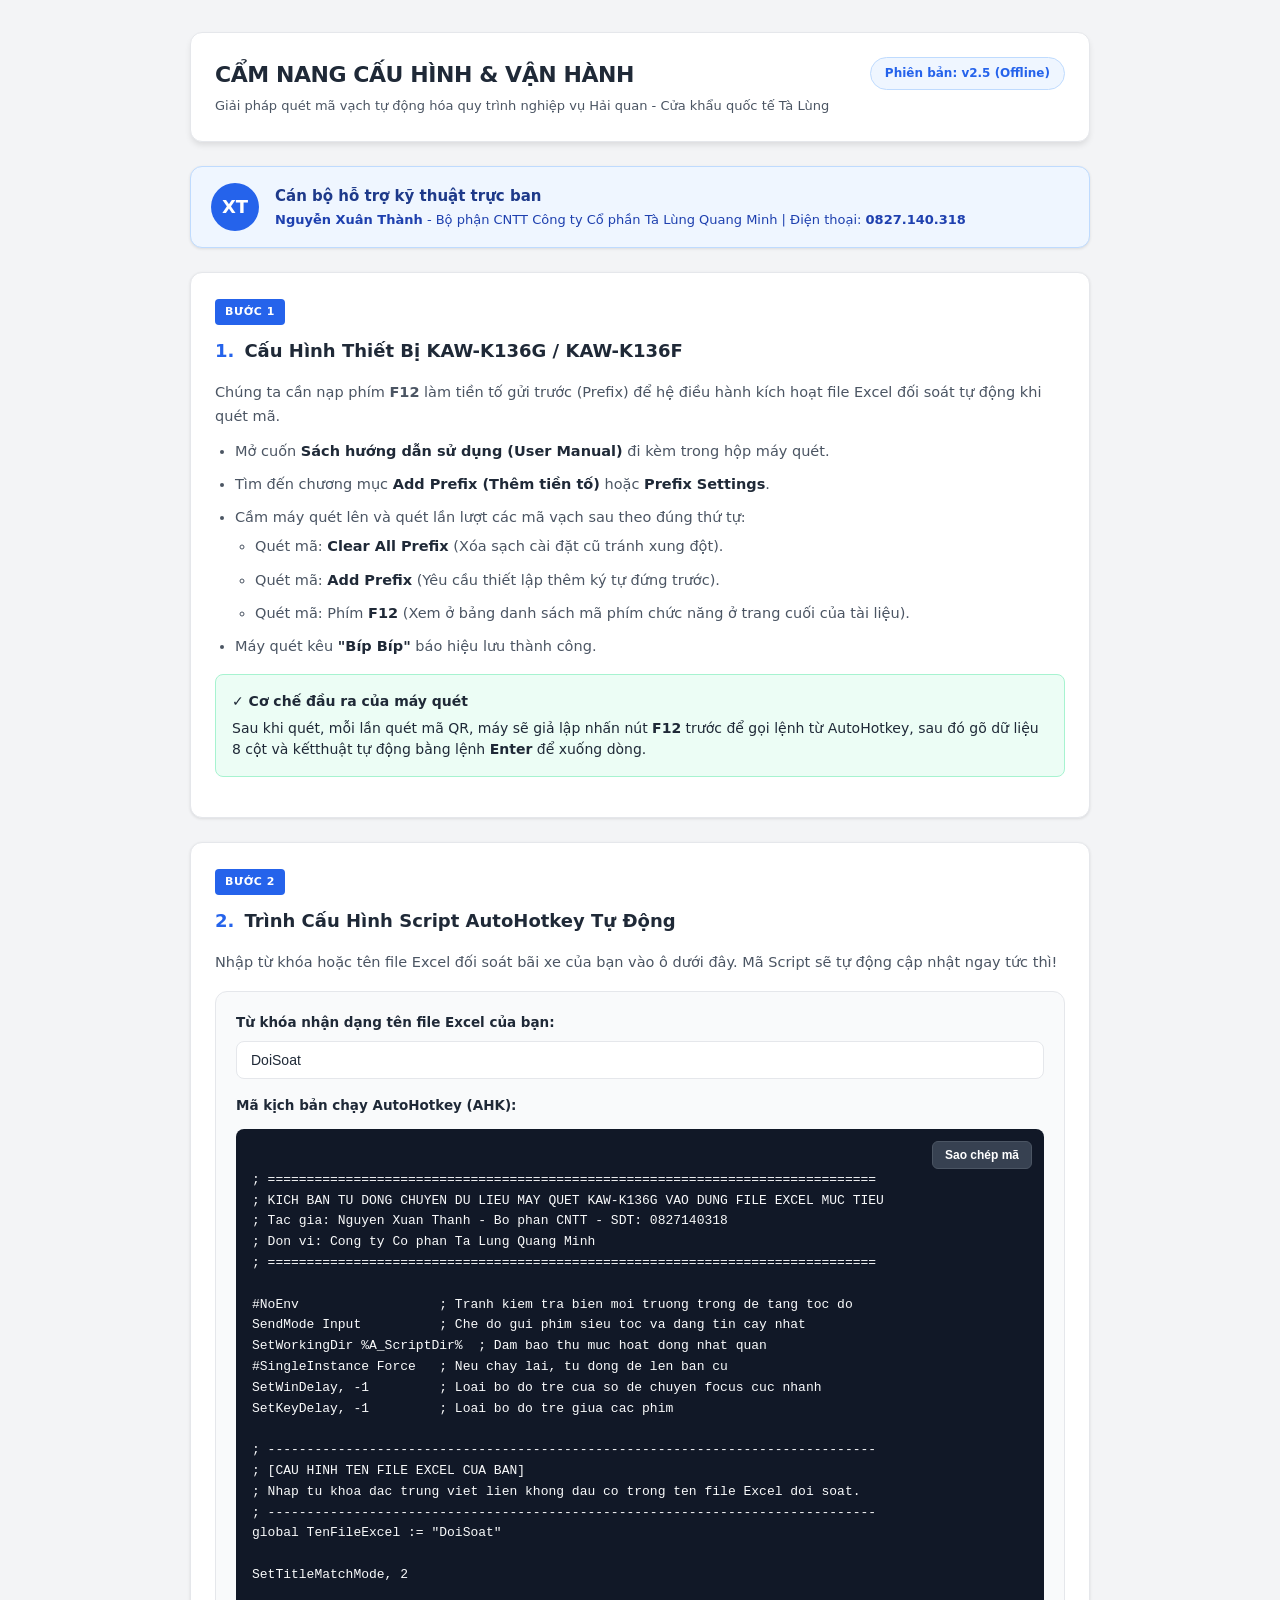
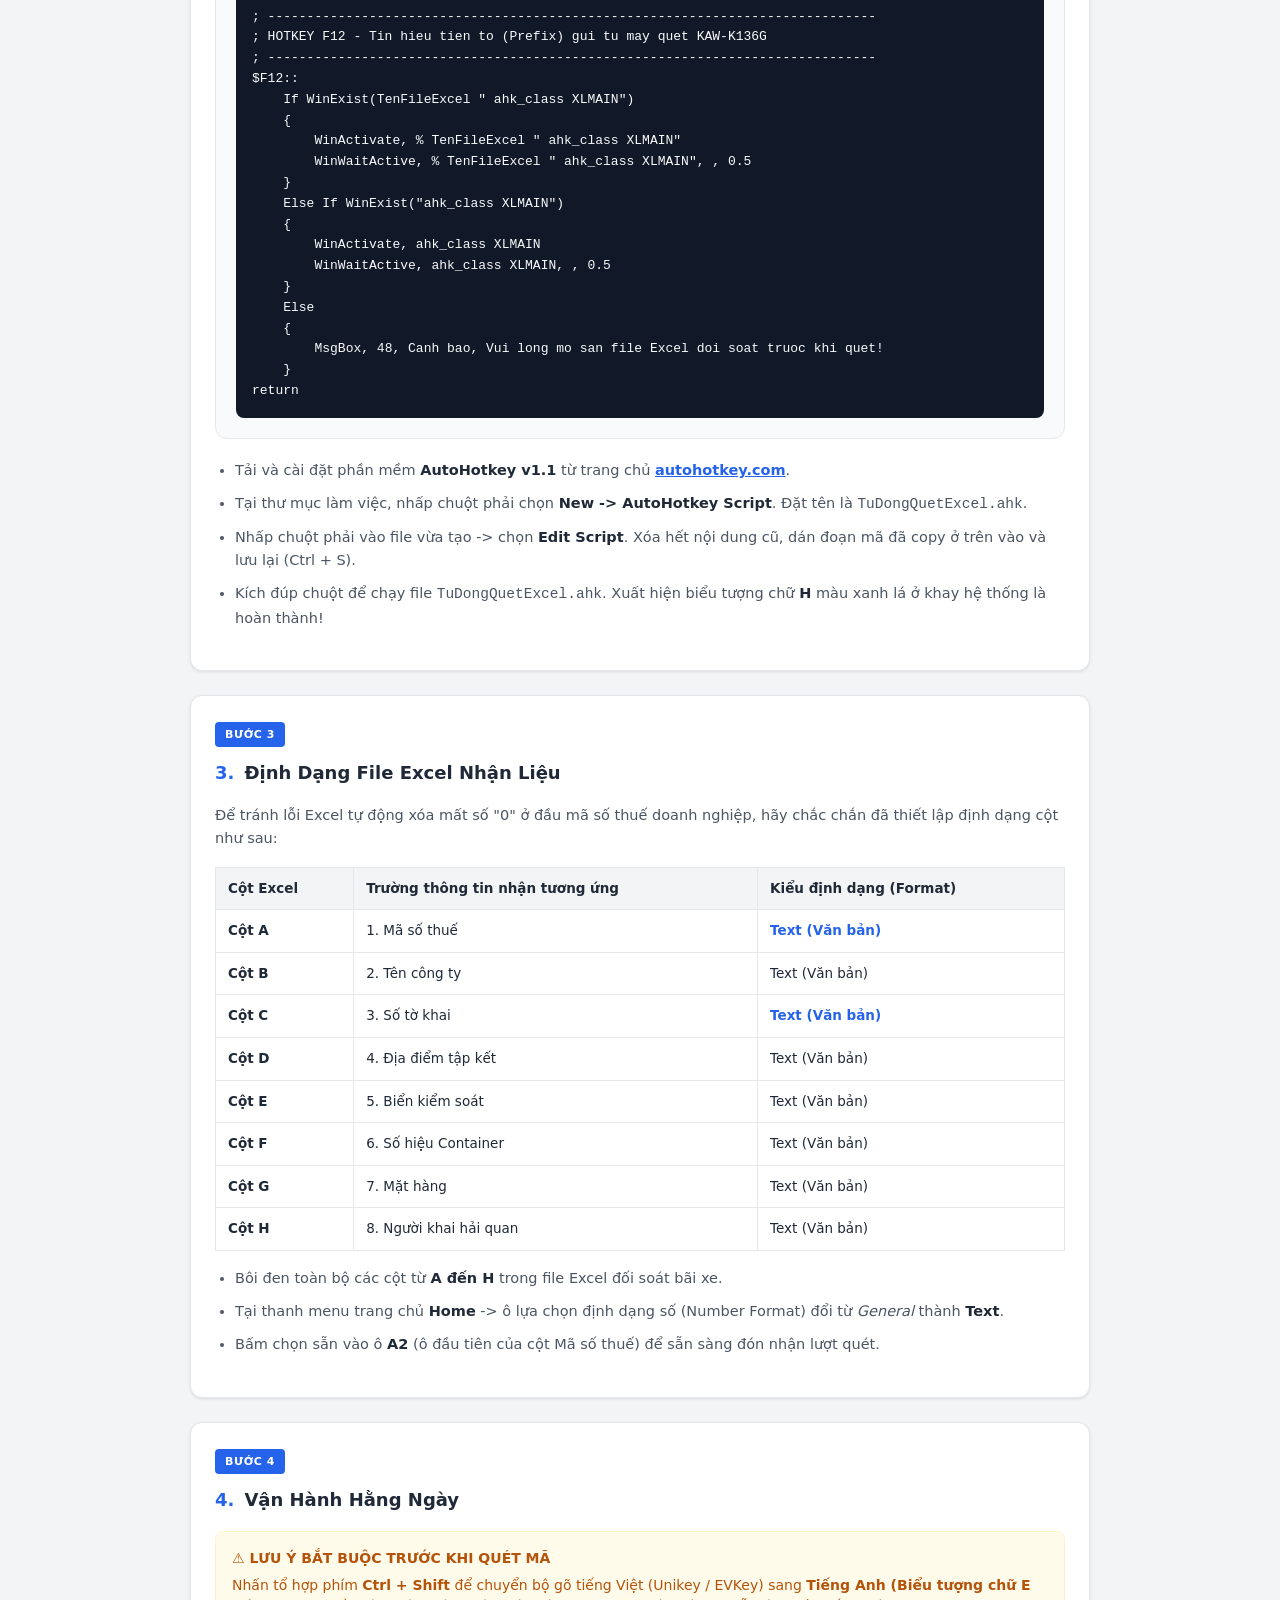
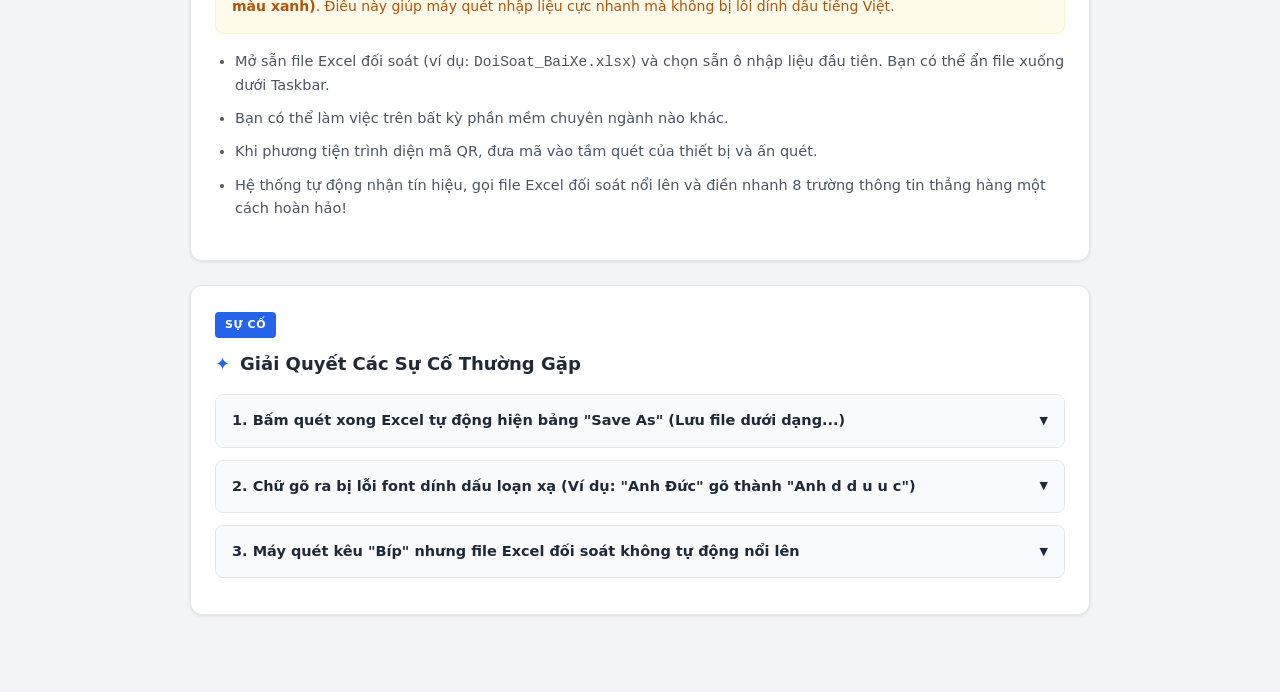
==== guide.html @ b84bacfc "first commit" ====
<!DOCTYPE html>
<html lang="vi">
<head>
    <meta charset="UTF-8">
    <meta name="viewport" content="width=device-width, initial-scale=1.0">
    <title>Cẩm Nang Hướng Dẫn Cấu Hình Hệ Thống QR Hải Quan</title>
    <style>
        /* ======================================================= */
        /* PURE CSS - THIẾT KẾ LIGHT THEME HIỆN ĐẠI                 */
        /* TỐI ƯU HÓA HOÀN TOÀN OFFLINE - KHÔNG PHỤ THUỘC INTERNET  */
        /* ======================================================= */
        :root {
            --bg-color: #f3f4f6;
            --card-bg: #ffffff;
            --text-main: #1f2937;
            --text-muted: #4b5563;
            --primary: #2563eb;
            --primary-hover: #1d4ed8;
            --success: #10b981;
            --success-bg: #ecfdf5;
            --success-border: #a7f3d0;
            --warning: #f59e0b;
            --warning-bg: #fffbeb;
            --warning-border: #fef3c7;
            --border-color: #e5e7eb;
            --code-bg: #111827;
            --code-text: #f9fafb;
            --radius-lg: 12px;
            --radius-md: 8px;
            --font-sans: system-ui, -apple-system, BlinkMacSystemFont, "Segoe UI", Roboto, "Helvetica Neue", Arial, sans-serif;
            --shadow-sm: 0 1px 3px rgba(0,0,0,0.1);
            --shadow-md: 0 4px 6px -1px rgba(0,0,0,0.1);
        }

        * {
            box-sizing: border-box;
            margin: 0;
            padding: 0;
        }

        body {
            background-color: var(--bg-color);
            color: var(--text-main);
            font-family: var(--font-sans);
            line-height: 1.6;
            padding: 16px;
        }

        @media (min-width: 768px) {
            body {
                padding: 32px;
            }
        }

        .container {
            max-width: 900px;
            margin: 0 auto;
        }

        /* Header trang cẩm nang */
        .guide-header {
            background-color: var(--card-bg);
            border: 1px solid var(--border-color);
            padding: 24px;
            border-radius: var(--radius-lg);
            margin-bottom: 24px;
            box-shadow: var(--shadow-md);
            display: flex;
            flex-direction: column;
            gap: 16px;
        }

        @media (min-width: 768px) {
            .guide-header {
                flex-direction: row;
                align-items: center;
                justify-content: space-between;
            }
        }

        .brand-text h1 {
            font-size: 20px;
            font-weight: 800;
            color: var(--text-main);
            text-transform: uppercase;
            letter-spacing: -0.02em;
        }

        @media (min-width: 768px) {
            .brand-text h1 {
                font-size: 22px;
            }
        }

        .brand-text p {
            font-size: 13px;
            color: var(--text-muted);
            margin-top: 4px;
        }

        .meta-tag {
            background-color: #eff6ff;
            color: var(--primary);
            border: 1px solid #bfdbfe;
            padding: 6px 14px;
            border-radius: 20px;
            font-size: 12px;
            font-weight: 600;
            align-self: flex-start;
        }

        /* Thẻ liên hệ hỗ trợ kỹ thuật */
        .support-card {
            background-color: #eff6ff;
            border: 1px solid #bfdbfe;
            border-radius: var(--radius-lg);
            padding: 16px 20px;
            margin-bottom: 24px;
            display: flex;
            align-items: center;
            gap: 16px;
            box-shadow: var(--shadow-sm);
        }

        .support-avatar {
            width: 48px;
            height: 48px;
            background-color: var(--primary);
            color: white;
            border-radius: 50%;
            display: flex;
            align-items: center;
            justify-content: center;
            font-weight: bold;
            font-size: 18px;
            flex-shrink: 0;
        }

        .support-info h3 {
            font-size: 15px;
            font-weight: 700;
            color: #1e3a8a;
            margin: 0;
        }

        .support-info p {
            font-size: 13px;
            color: #1e40af;
            margin: 2px 0 0 0;
        }

        /* Cấu trúc các bước (Step Cards) */
        .step-card {
            background-color: var(--card-bg);
            border: 1px solid var(--border-color);
            border-radius: var(--radius-lg);
            padding: 24px;
            margin-bottom: 24px;
            box-shadow: var(--shadow-sm);
        }

        .step-badge {
            background-color: var(--primary);
            color: white;
            font-size: 11px;
            font-weight: 700;
            padding: 4px 10px;
            border-radius: 4px;
            text-transform: uppercase;
            display: inline-block;
            margin-bottom: 12px;
            letter-spacing: 0.05em;
        }

        .step-title {
            font-size: 18px;
            font-weight: 700;
            color: var(--text-main);
            margin-bottom: 16px;
            display: flex;
            align-items: center;
            gap: 10px;
        }

        .step-title span {
            color: var(--primary);
        }

        /* Danh sách hướng dẫn */
        .guide-list {
            margin-left: 20px;
            margin-bottom: 16px;
        }

        .guide-list li {
            margin-bottom: 10px;
            color: var(--text-muted);
            font-size: 14.5px;
        }

        .guide-list strong {
            color: var(--text-main);
        }

        /* Configurator Tool */
        .configurator-area {
            background-color: #f9fafb;
            border: 1px solid var(--border-color);
            border-radius: var(--radius-lg);
            padding: 20px;
            margin-top: 16px;
        }

        .config-label {
            display: block;
            font-size: 13.5px;
            font-weight: 700;
            color: var(--text-main);
            margin-bottom: 8px;
        }

        .config-input {
            width: 100%;
            padding: 10px 14px;
            border: 1px solid var(--border-color);
            background-color: #ffffff;
            border-radius: var(--radius-md);
            font-size: 14px;
            color: var(--text-main);
            outline: none;
            transition: all 0.2s;
            margin-bottom: 16px;
        }

        .config-input:focus {
            border-color: var(--primary);
            box-shadow: 0 0 0 3px rgba(37, 99, 235, 0.15);
        }

        /* Khung hiển thị Code */
        .code-container {
            position: relative;
            background-color: var(--code-bg);
            border-radius: var(--radius-md);
            padding: 16px;
            margin-top: 12px;
        }

        .code-block {
            font-family: Consolas, Monaco, "Andale Mono", "Ubuntu Mono", monospace;
            font-size: 13px;
            color: var(--code-text);
            white-space: pre-wrap;
            word-break: break-all;
            line-height: 1.6;
            margin-top: 25px;
        }

        .btn-copy {
            position: absolute;
            top: 12px;
            right: 12px;
            background-color: #374151;
            color: #ffffff;
            border: 1px solid #4b5563;
            padding: 6px 12px;
            border-radius: 6px;
            font-size: 12px;
            font-weight: 600;
            cursor: pointer;
            transition: all 0.15s;
        }

        .btn-copy:hover {
            background-color: #4b5563;
            border-color: #6b7280;
        }

        .btn-copy:active {
            transform: scale(0.95);
        }

        /* Chú ý & Cảnh báo */
        .alert-box {
            padding: 16px;
            border-radius: var(--radius-md);
            margin: 16px 0;
            font-size: 14px;
            line-height: 1.5;
        }

        .alert-success {
            background-color: var(--success-bg);
            color: var(--emerald-700);
            border: 1px solid var(--success-border);
        }

        .alert-warning {
            background-color: var(--warning-bg);
            color: #b45309;
            border: 1px solid var(--warning-border);
        }

        .alert-box h4 {
            font-weight: 700;
            margin-bottom: 6px;
            display: flex;
            align-items: center;
            gap: 6px;
        }

        /* Table định dạng cột */
        .format-table {
            width: 100%;
            border-collapse: collapse;
            margin: 16px 0;
            font-size: 13.5px;
        }

        .format-table th, .format-table td {
            border: 1px solid var(--border-color);
            padding: 10px 12px;
            text-align: left;
        }

        .format-table th {
            background-color: #f3f4f6;
            font-weight: 700;
        }

        /* Accordion sự cố */
        .trouble-item {
            border: 1px solid var(--border-color);
            border-radius: var(--radius-md);
            margin-bottom: 12px;
            background-color: #ffffff;
            overflow: hidden;
        }

        .trouble-header {
            padding: 14px 16px;
            font-weight: 700;
            font-size: 14.5px;
            background-color: #f9fafb;
            cursor: pointer;
            user-select: none;
            display: flex;
            justify-content: space-between;
            align-items: center;
            transition: background-color 0.2s;
        }

        .trouble-header:hover {
            background-color: #f3f4f6;
        }

        .trouble-content {
            display: none;
            padding: 16px;
            font-size: 13.5px;
            border-top: 1px solid var(--border-color);
            color: var(--text-muted);
            line-height: 1.5;
            background-color: #ffffff;
        }

        .arrow-icon {
            font-size: 11px;
            transition: transform 0.2s;
        }

        /* Custom Toast Notification */
        .toast {
            display: none;
            position: fixed;
            bottom: 24px;
            right: 24px;
            background-color: #10b981;
            color: white;
            padding: 14px 28px;
            border-radius: var(--radius-md);
            box-shadow: 0 10px 15px -3px rgba(0,0,0,0.2);
            z-index: 9999;
            font-weight: 600;
            font-size: 14px;
            animation: slideIn 0.3s ease-out;
        }

        @keyframes slideIn {
            from { transform: translateY(100px); opacity: 0; }
            to { transform: translateY(0); opacity: 1; }
        }
    </style>
</head>
<body>

    <div class="container">
        
        <!-- HEADER CỔNG HƯỚNG DẪN -->
        <header class="guide-header">
            <div class="brand-text">
                <h1>Cẩm Nang Cấu HÌNH &amp; VẬN HÀNH</h1>
                <p>Giải pháp quét mã vạch tự động hóa quy trình nghiệp vụ Hải quan - Cửa khẩu quốc tế Tà Lùng</p>
            </div>
            <div class="meta-tag">Phiên bản: v2.5 (Offline)</div>
        </header>

        <!-- THÔNG TIN LIÊN HỆ HỖ TRỢ KỸ THUẬT -->
        <div class="support-card">
            <div class="support-avatar">XT</div>
            <div class="support-info">
                <h3>Cán bộ hỗ trợ kỹ thuật trực ban</h3>
                <p><strong>Nguyễn Xuân Thành</strong> - Bộ phận CNTT Công ty Cổ phần Tà Lùng Quang Minh | Điện thoại: <strong>0827.140.318</strong></p>
            </div>
        </div>

        <!-- BƯỚC 1 -->
        <section class="step-card">
            <span class="step-badge">Bước 1</span>
            <h2 class="step-title"><span>1.</span> Cấu Hình Thiết Bị KAW-K136G / KAW-K136F</h2>
            <p style="font-size:14.5px; color:var(--text-muted); margin-bottom:12px;">Chúng ta cần nạp phím <strong>F12</strong> làm tiền tố gửi trước (Prefix) để hệ điều hành kích hoạt file Excel đối soát tự động khi quét mã.</p>
            
            <ul class="guide-list">
                <li>Mở cuốn <strong>Sách hướng dẫn sử dụng (User Manual)</strong> đi kèm trong hộp máy quét.</li>
                <li>Tìm đến chương mục <strong>Add Prefix (Thêm tiền tố)</strong> hoặc <strong>Prefix Settings</strong>.</li>
                <li>Cầm máy quét lên và quét lần lượt các mã vạch sau theo đúng thứ tự:
                    <ul style="margin-left: 20px; margin-top: 6px; list-style-type: circle;">
                        <li>Quét mã: <strong>Clear All Prefix</strong> (Xóa sạch cài đặt cũ tránh xung đột).</li>
                        <li>Quét mã: <strong>Add Prefix</strong> (Yêu cầu thiết lập thêm ký tự đứng trước).</li>
                        <li>Quét mã: Phím <strong>F12</strong> (Xem ở bảng danh sách mã phím chức năng ở trang cuối của tài liệu).</li>
                    </ul>
                </li>
                <li>Máy quét kêu <strong>"Bíp Bíp"</strong> báo hiệu lưu thành công.</li>
            </ul>

            <div class="alert-box alert-success">
                <h4>✓ Cơ chế đầu ra của máy quét</h4>
                Sau khi quét, mỗi lần quét mã QR, máy sẽ giả lập nhấn nút <strong>F12</strong> trước để gọi lệnh từ AutoHotkey, sau đó gõ dữ liệu 8 cột và kếtthuật tự động bằng lệnh <strong>Enter</strong> để xuống dòng.
            </div>
        </section>

        <!-- BƯỚC 2: BỘ CẤU HÌNH SCRIPT TRỰC QUAN -->
        <section class="step-card">
            <span class="step-badge">Bước 2</span>
            <h2 class="step-title"><span>2.</span> Trình Cấu Hình Script AutoHotkey Tự Động</h2>
            <p style="font-size:14.5px; color:var(--text-muted); margin-bottom:12px;">Nhập từ khóa hoặc tên file Excel đối soát bãi xe của bạn vào ô dưới đây. Mã Script sẽ tự động cập nhật ngay tức thì!</p>

            <!-- Bộ công cụ Configurator -->
            <div class="configurator-area">
                <label class="config-label" for="targetFileName">Từ khóa nhận dạng tên file Excel của bạn:</label>
                <input type="text" id="targetFileName" class="config-input" value="DoiSoat" oninput="updateAHKScript()" placeholder="Ví dụ: DoiSoat, BangKe, KhaiBao...">

                <label class="config-label">Mã kịch bản chạy AutoHotkey (AHK):</label>
                <div class="code-container">
                    <button type="button" class="btn-copy" onclick="copyAHKCode()">Sao chép mã</button>
                    <pre class="code-block" id="ahkCodeDisplay"></pre>
                </div>
            </div>

            <ul class="guide-list" style="margin-top: 20px;">
                <li>Tải và cài đặt phần mềm <strong>AutoHotkey v1.1</strong> từ trang chủ <a href="https://www.autohotkey.com/" target="_blank" style="color:var(--primary); font-weight: 600;">autohotkey.com</a>.</li>
                <li>Tại thư mục làm việc, nhấp chuột phải chọn <strong>New -> AutoHotkey Script</strong>. Đặt tên là <code>TuDongQuetExcel.ahk</code>.</li>
                <li>Nhấp chuột phải vào file vừa tạo -> chọn <strong>Edit Script</strong>. Xóa hết nội dung cũ, dán đoạn mã đã copy ở trên vào và lưu lại (Ctrl + S).</li>
                <li>Kích đúp chuột để chạy file <code>TuDongQuetExcel.ahk</code>. Xuất hiện biểu tượng chữ <strong>H</strong> màu xanh lá ở khay hệ thống là hoàn thành!</li>
            </ul>
        </section>

        <!-- BƯỚC 3 -->
        <section class="step-card">
            <span class="step-badge">Bước 3</span>
            <h2 class="step-title"><span>3.</span> Định Dạng File Excel Nhận Liệu</h2>
            <p style="font-size:14.5px; color:var(--text-muted); margin-bottom:12px;">Để tránh lỗi Excel tự động xóa mất số "0" ở đầu mã số thuế doanh nghiệp, hãy chắc chắn đã thiết lập định dạng cột như sau:</p>

            <table class="format-table">
                <thead>
                    <tr>
                        <th>Cột Excel</th>
                        <th>Trường thông tin nhận tương ứng</th>
                        <th>Kiểu định dạng (Format)</th>
                    </tr>
                </thead>
                <tbody>
                    <tr>
                        <td><strong>Cột A</strong></td>
                        <td>1. Mã số thuế</td>
                        <td style="color: var(--primary); font-weight: bold;">Text (Văn bản)</td>
                    </tr>
                    <tr>
                        <td><strong>Cột B</strong></td>
                        <td>2. Tên công ty</td>
                        <td>Text (Văn bản)</td>
                    </tr>
                    <tr>
                        <td><strong>Cột C</strong></td>
                        <td>3. Số tờ khai</td>
                        <td style="color: var(--primary); font-weight: bold;">Text (Văn bản)</td>
                    </tr>
                    <tr>
                        <td><strong>Cột D</strong></td>
                        <td>4. Địa điểm tập kết</td>
                        <td>Text (Văn bản)</td>
                    </tr>
                    <tr>
                        <td><strong>Cột E</strong></td>
                        <td>5. Biển kiểm soát</td>
                        <td>Text (Văn bản)</td>
                    </tr>
                    <tr>
                        <td><strong>Cột F</strong></td>
                        <td>6. Số hiệu Container</td>
                        <td>Text (Văn bản)</td>
                    </tr>
                    <tr>
                        <td><strong>Cột G</strong></td>
                        <td>7. Mặt hàng</td>
                        <td>Text (Văn bản)</td>
                    </tr>
                    <tr>
                        <td><strong>Cột H</strong></td>
                        <td>8. Người khai hải quan</td>
                        <td>Text (Văn bản)</td>
                    </tr>
                </tbody>
            </table>

            <ul class="guide-list">
                <li>Bôi đen toàn bộ các cột từ <strong>A đến H</strong> trong file Excel đối soát bãi xe.</li>
                <li>Tại thanh menu trang chủ <strong>Home</strong> -> ô lựa chọn định dạng số (Number Format) đổi từ <em>General</em> thành <strong>Text</strong>.</li>
                <li>Bấm chọn sẵn vào ô <strong>A2</strong> (ô đầu tiên của cột Mã số thuế) để sẵn sàng đón nhận lượt quét.</li>
            </ul>
        </section>

        <!-- BƯỚC 4 -->
        <section class="step-card">
            <span class="step-badge">Bước 4</span>
            <h2 class="step-title"><span>4.</span> Vận Hành Hằng Ngày</h2>
            
            <div class="alert-box alert-warning">
                <h4>⚠ LƯU Ý BẮT BUỘC TRƯỚC KHI QUÉT MÃ</h4>
                Nhấn tổ hợp phím <strong>Ctrl + Shift</strong> để chuyển bộ gõ tiếng Việt (Unikey / EVKey) sang <strong>Tiếng Anh (Biểu tượng chữ E màu xanh)</strong>. Điều này giúp máy quét nhập liệu cực nhanh mà không bị lỗi dính dấu tiếng Việt.
            </div>

            <ul class="guide-list">
                <li>Mở sẵn file Excel đối soát (ví dụ: <code>DoiSoat_BaiXe.xlsx</code>) và chọn sẵn ô nhập liệu đầu tiên. Bạn có thể ẩn file xuống dưới Taskbar.</li>
                <li>Bạn có thể làm việc trên bất kỳ phần mềm chuyên ngành nào khác.</li>
                <li>Khi phương tiện trình diện mã QR, đưa mã vào tầm quét của thiết bị và ấn quét.</li>
                <li>Hệ thống tự động nhận tín hiệu, gọi file Excel đối soát nổi lên và điền nhanh 8 trường thông tin thẳng hàng một cách hoàn hảo!</li>
            </ul>
        </section>

        <!-- KHẮC PHỤC SỰ CỐ -->
        <section class="step-card" style="margin-bottom: 48px;">
            <span class="step-badge">Sự cố</span>
            <h2 class="step-title"><span>✦</span> Giải Quyết Các Sự Cố Thường Gặp</h2>
            
            <div class="trouble-item">
                <div class="trouble-header" onclick="toggleTrouble(this)">
                    <span>1. Bấm quét xong Excel tự động hiện bảng "Save As" (Lưu file dưới dạng...)</span>
                    <span class="arrow-icon">▼</span>
                </div>
                <div class="trouble-content">
                    <strong>Nguyên nhân:</strong> Do phần mềm AutoHotkey chưa được khởi chạy ngầm trên Windows nên không "nuốt" được phím F12 gửi từ đầu máy quét.<br>
                    <strong>Khắc phục:</strong> Hãy kiểm tra khay hệ thống (góc dưới bên phải màn hình) xem có biểu tượng chữ H màu xanh lá cây không. Nếu không có, hãy kích đúp chuột vào file <code>TuDongQuetExcel.ahk</code> để khởi chạy lại.
                </div>
            </div>

            <div class="trouble-item">
                <div class="trouble-header" onclick="toggleTrouble(this)">
                    <span>2. Chữ gõ ra bị lỗi font dính dấu loạn xạ (Ví dụ: "Anh Đức" gõ thành "Anh d d u u c")</span>
                    <span class="arrow-icon">▼</span>
                </div>
                <div class="trouble-content">
                    <strong>Nguyên nhân:</strong> Do Unikey hoặc EVKey trên máy tính của bạn đang để chế độ Tiếng Việt (Chữ V). Vì máy quét nhập liệu cực nhanh, bộ gõ sẽ hiểu nhầm các ký tự liên tiếp là phím bấm dấu.<br>
                    <strong>Khắc phục:</strong> Nhấp vào biểu tượng Unikey đổi sang chế độ gõ <strong>Tiếng Anh (Chữ E)</strong> hoặc nhấn tổ hợp phím <strong>Ctrl + Shift</strong> trước khi bắt đầu ca trực quét mã.
                </div>
            </div>

            <div class="trouble-item">
                <div class="trouble-header" onclick="toggleTrouble(this)">
                    <span>3. Máy quét kêu "Bíp" nhưng file Excel đối soát không tự động nổi lên</span>
                    <span class="arrow-icon">▼</span>
                </div>
                <div class="trouble-content">
                    <strong>Nguyên nhân:</strong> Tên của file Excel bạn đang mở không chứa từ khóa cấu hình trong đoạn mã Script (Ví dụ bạn cấu hình tìm chữ "DoiSoat" nhưng tên file Excel thực tế là "Bao_Cao_Tuan.xlsx").<br>
                    <strong>Khắc phục:</strong> Đổi tên file Excel của bạn cho chứa từ khóa đó (Ví dụ: "DoiSoat_Bãi_Xe.xlsx") hoặc chỉnh sửa lại tên cấu hình trong ô nhập của Bước 2 và cập nhật lại mã code vào file AHK.
                </div>
            </div>
        </section>

    </div>

    <!-- Custom Toast Notification thay thế cho alert() -->
    <div id="toast" class="toast"></div>

    <!-- SCRIPT TỰ ĐỘNG GENERATE CODE -->
    <script>
        // Tạo chuỗi kịch bản dưới dạng mảng để loại bỏ hoàn toàn các lỗi cú pháp phân tích chuỗi
        function generateScriptContent(fileName) {
            var lines = [
                "; ==============================================================================",
                "; KICH BAN TU DONG CHUYEN DU LIEU MAY QUET KAW-K136G VAO DUNG FILE EXCEL MUC TIEU",
                "; Tac gia: Nguyen Xuan Thanh - Bo phan CNTT - SDT: 0827140318",
                "; Don vi: Cong ty Co phan Ta Lung Quang Minh",
                "; ==============================================================================",
                "",
                "#NoEnv                  ; Tranh kiem tra bien moi truong trong de tang toc do",
                "SendMode Input          ; Che do gui phim sieu toc va dang tin cay nhat",
                "SetWorkingDir %A_ScriptDir%  ; Dam bao thu muc hoat dong nhat quan",
                "#SingleInstance Force   ; Neu chay lai, tu dong de len ban cu",
                "SetWinDelay, -1         ; Loai bo do tre cua so de chuyen focus cuc nhanh",
                "SetKeyDelay, -1         ; Loai bo do tre giua cac phim",
                "",
                "; ------------------------------------------------------------------------------",
                "; [CAU HINH TEN FILE EXCEL CUA BAN]",
                "; Nhap tu khoa dac trung viet lien khong dau co trong ten file Excel doi soat.",
                "; ------------------------------------------------------------------------------",
                "global TenFileExcel := \"" + fileName + "\"",
                "",
                "SetTitleMatchMode, 2",
                "",
                "; ------------------------------------------------------------------------------",
                "; HOTKEY F12 - Tin hieu tien to (Prefix) gui tu may quet KAW-K136G",
                "; ------------------------------------------------------------------------------",
                "$F12::",
                "    If WinExist(TenFileExcel \" ahk_class XLMAIN\")",
                "    {",
                "        WinActivate, % TenFileExcel \" ahk_class XLMAIN\"",
                "        WinWaitActive, % TenFileExcel \" ahk_class XLMAIN\", , 0.5",
                "    }",
                "    Else If WinExist(\"ahk_class XLMAIN\")",
                "    {",
                "        WinActivate, ahk_class XLMAIN",
                "        WinWaitActive, ahk_class XLMAIN, , 0.5",
                "    }",
                "    Else",
                "    {",
                "        MsgBox, 48, Canh bao, Vui long mo san file Excel doi soat truoc khi quet!",
                "    }",
                "return"
            ];
            return lines.join("\n");
        }

        // Cập nhật hiển thị mã kịch bản
        function updateAHKScript() {
            var inputVal = document.getElementById('targetFileName').value.trim();
            if (!inputVal) {
                inputVal = "DoiSoat";
            }
            var scriptText = generateScriptContent(inputVal);
            document.getElementById('ahkCodeDisplay').textContent = scriptText;
        }

        // Sao chép mã kịch bản vào bộ nhớ tạm
        function copyAHKCode() {
            var codeText = document.getElementById('ahkCodeDisplay').textContent;
            var textarea = document.createElement('textarea');
            textarea.value = codeText;
            document.body.appendChild(textarea);
            textarea.select();
            
            try {
                var successful = document.execCommand('copy');
                if (successful) {
                    showToast("Đã sao chép mã kịch bản AHK vào bộ nhớ tạm!");
                } else {
                    showToast("Không thể sao chép tự động. Vui lòng bôi đen và copy thủ công.");
                }
            } catch (err) {
                showToast("Lỗi sao chép tự động. Vui lòng bôi đen và copy thủ công.");
            }
            document.body.removeChild(textarea);
        }

        // Hộp thoại thông báo tự chế (Toast) thay thế alert()
        function showToast(message) {
            var toast = document.getElementById('toast');
            toast.innerText = message;
            toast.style.display = 'block';
            setTimeout(function() {
                toast.style.display = 'none';
            }, 3000);
        }

        // Đóng mở các mục sự cố (Accordion)
        function toggleTrouble(element) {
            var content = element.nextElementSibling;
            var arrow = element.querySelector('.arrow-icon');
            
            if (content.style.display === 'block') {
                content.style.display = 'none';
                arrow.innerHTML = '▼';
                element.style.backgroundColor = '#f9fafb';
            } else {
                content.style.display = 'block';
                arrow.innerHTML = '▲';
                element.style.backgroundColor = '#f3f4f6';
            }
        }

        // Tự động chạy khi load trang lần đầu
        window.onload = function() {
            updateAHKScript();
        };
    </script>
</body>
</html>
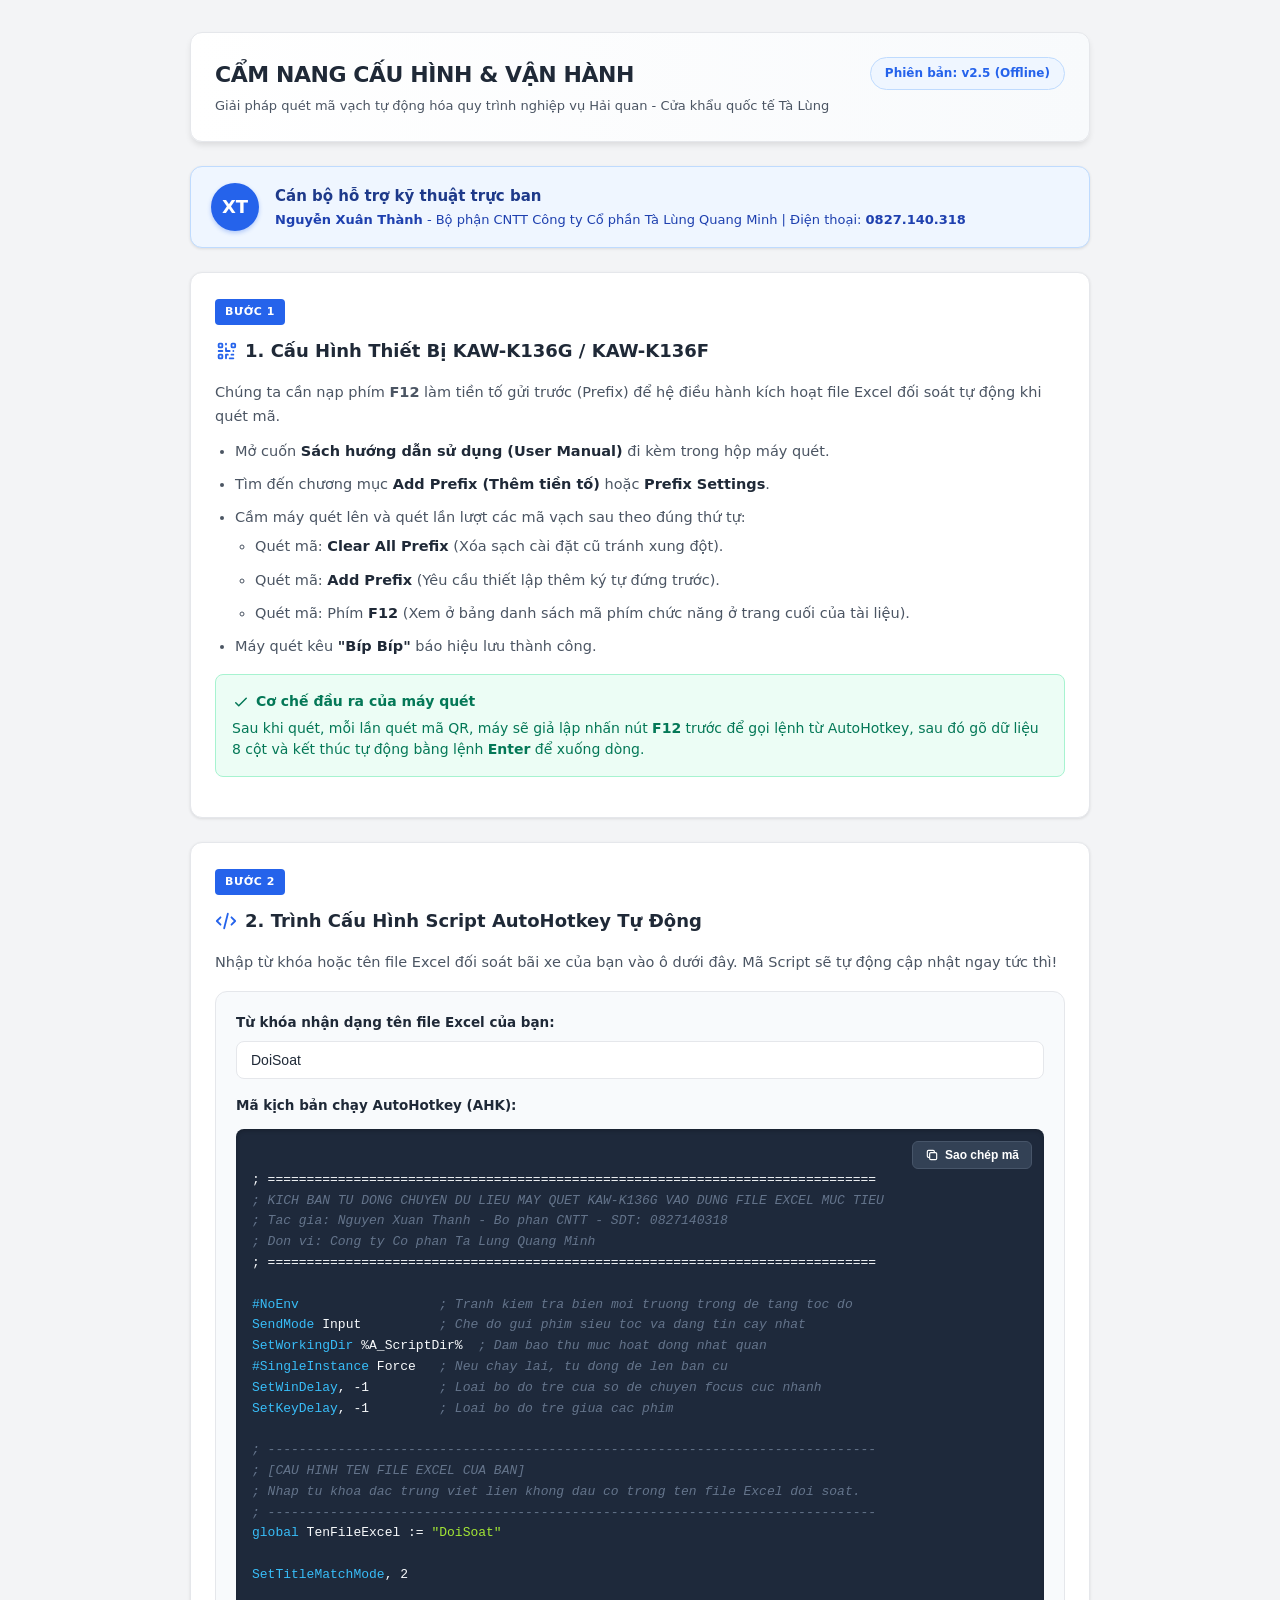
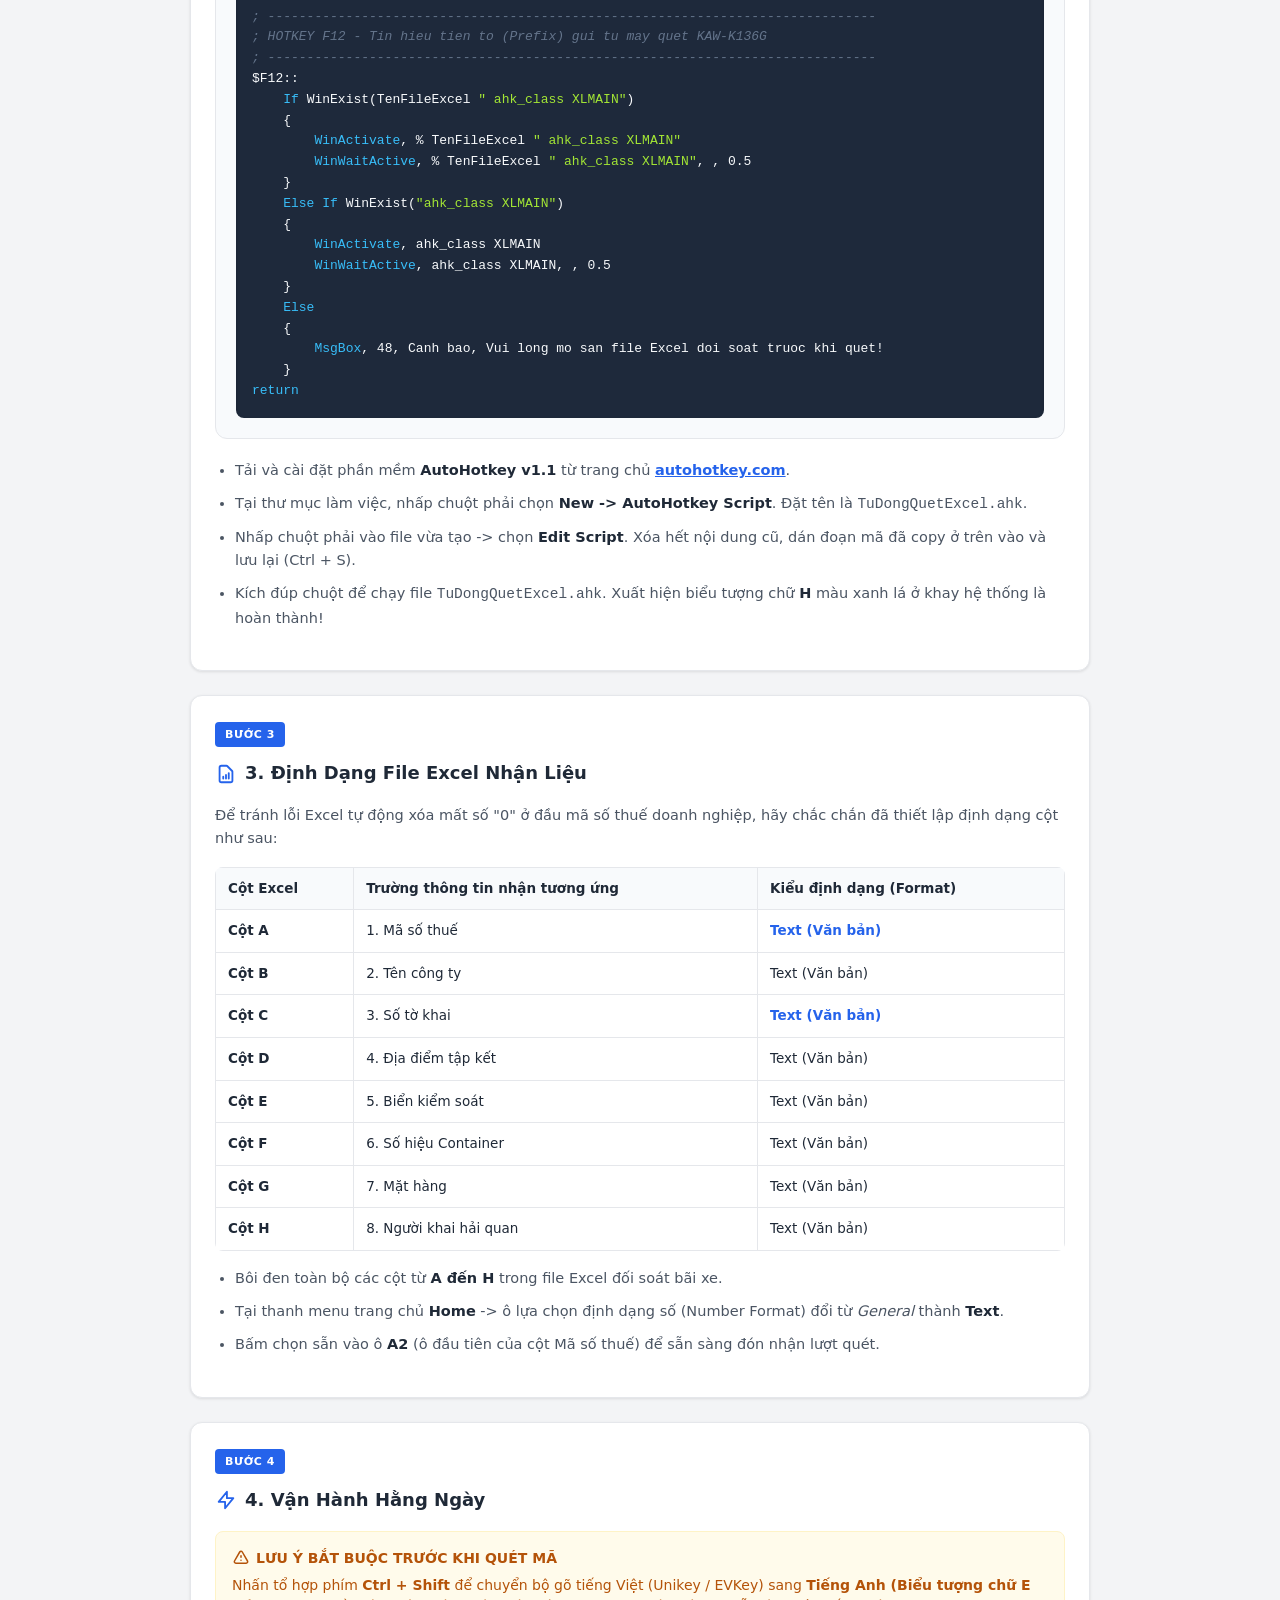
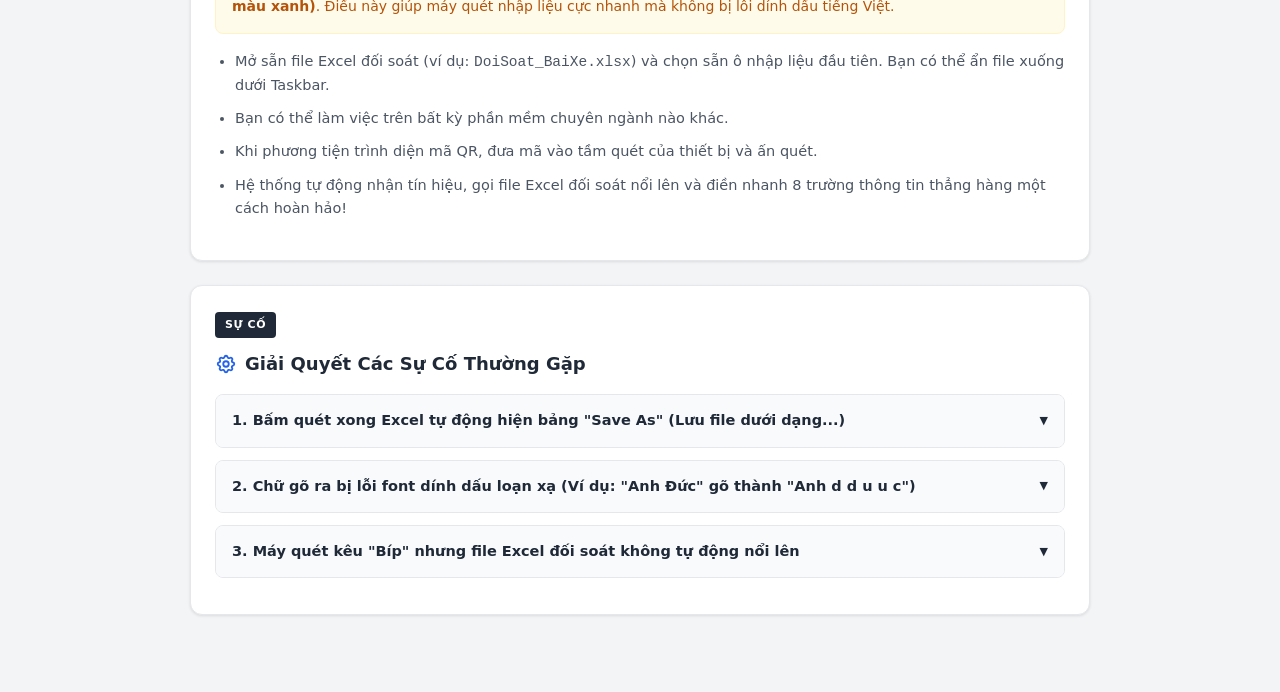
==== commit 4e0544be: "QR code OK" ====
--- a/guide.html
+++ b/guide.html
@@ -23,13 +23,14 @@
             --warning-bg: #fffbeb;
             --warning-border: #fef3c7;
             --border-color: #e5e7eb;
-            --code-bg: #111827;
-            --code-text: #f9fafb;
+            --code-bg: #1e293b;
+            --code-text: #f8fafc;
             --radius-lg: 12px;
             --radius-md: 8px;
             --font-sans: system-ui, -apple-system, BlinkMacSystemFont, "Segoe UI", Roboto, "Helvetica Neue", Arial, sans-serif;
             --shadow-sm: 0 1px 3px rgba(0,0,0,0.1);
             --shadow-md: 0 4px 6px -1px rgba(0,0,0,0.1);
+            --shadow-lg: 0 10px 15px -3px rgba(0,0,0,0.1);
         }
 
         * {
@@ -47,9 +48,7 @@
         }
 
         @media (min-width: 768px) {
-            body {
-                padding: 32px;
-            }
+            body { padding: 32px; }
         }
 
         .container {
@@ -59,7 +58,7 @@
 
         /* Header trang cẩm nang */
         .guide-header {
-            background-color: var(--card-bg);
+            background: linear-gradient(to right, #ffffff, #f8fafc);
             border: 1px solid var(--border-color);
             padding: 24px;
             border-radius: var(--radius-lg);
@@ -87,9 +86,7 @@
         }
 
         @media (min-width: 768px) {
-            .brand-text h1 {
-                font-size: 22px;
-            }
+            .brand-text h1 { font-size: 22px; }
         }
 
         .brand-text p {
@@ -107,6 +104,7 @@
             font-size: 12px;
             font-weight: 600;
             align-self: flex-start;
+            white-space: nowrap;
         }
 
         /* Thẻ liên hệ hỗ trợ kỹ thuật */
@@ -134,6 +132,7 @@
             font-weight: bold;
             font-size: 18px;
             flex-shrink: 0;
+            box-shadow: 0 2px 4px rgba(37, 99, 235, 0.3);
         }
 
         .support-info h3 {
@@ -157,6 +156,11 @@
             padding: 24px;
             margin-bottom: 24px;
             box-shadow: var(--shadow-sm);
+            transition: transform 0.2s, box-shadow 0.2s;
+        }
+        
+        .step-card:hover {
+            box-shadow: var(--shadow-md);
         }
 
         .step-badge {
@@ -179,11 +183,13 @@
             margin-bottom: 16px;
             display: flex;
             align-items: center;
-            gap: 10px;
-        }
-
-        .step-title span {
+            gap: 8px;
+        }
+
+        .step-title svg {
             color: var(--primary);
+            width: 22px;
+            height: 22px;
         }
 
         /* Danh sách hướng dẫn */
@@ -204,7 +210,7 @@
 
         /* Configurator Tool */
         .configurator-area {
-            background-color: #f9fafb;
+            background-color: #f8fafc;
             border: 1px solid var(--border-color);
             border-radius: var(--radius-lg);
             padding: 20px;
@@ -244,6 +250,7 @@
             border-radius: var(--radius-md);
             padding: 16px;
             margin-top: 12px;
+            box-shadow: inset 0 2px 4px rgba(0,0,0,0.2);
         }
 
         .code-block {
@@ -255,29 +262,36 @@
             line-height: 1.6;
             margin-top: 25px;
         }
+        
+        .code-comment { color: #64748b; font-style: italic; }
+        .code-keyword { color: #38bdf8; }
+        .code-string { color: #a3e635; }
 
         .btn-copy {
             position: absolute;
             top: 12px;
             right: 12px;
-            background-color: #374151;
+            background-color: #334155;
             color: #ffffff;
-            border: 1px solid #4b5563;
+            border: 1px solid #475569;
             padding: 6px 12px;
             border-radius: 6px;
             font-size: 12px;
             font-weight: 600;
             cursor: pointer;
-            transition: all 0.15s;
+            transition: all 0.2s;
+            display: flex;
+            align-items: center;
+            gap: 6px;
         }
 
         .btn-copy:hover {
-            background-color: #4b5563;
-            border-color: #6b7280;
-        }
-
-        .btn-copy:active {
-            transform: scale(0.95);
+            background-color: #475569;
+        }
+
+        .btn-copy.copied {
+            background-color: var(--success);
+            border-color: var(--success);
         }
 
         /* Chú ý & Cảnh báo */
@@ -291,7 +305,7 @@
 
         .alert-success {
             background-color: var(--success-bg);
-            color: var(--emerald-700);
+            color: #047857;
             border: 1px solid var(--success-border);
         }
 
@@ -315,6 +329,8 @@
             border-collapse: collapse;
             margin: 16px 0;
             font-size: 13.5px;
+            border-radius: var(--radius-md);
+            overflow: hidden;
         }
 
         .format-table th, .format-table td {
@@ -324,11 +340,15 @@
         }
 
         .format-table th {
-            background-color: #f3f4f6;
+            background-color: #f8fafc;
             font-weight: 700;
         }
-
-        /* Accordion sự cố */
+        
+        .format-table tr:hover td {
+            background-color: #f8fafc;
+        }
+
+        /* Accordion sự cố - Animation mượt mà */
         .trouble-item {
             border: 1px solid var(--border-color);
             border-radius: var(--radius-md);
@@ -341,7 +361,7 @@
             padding: 14px 16px;
             font-weight: 700;
             font-size: 14.5px;
-            background-color: #f9fafb;
+            background-color: #f8fafc;
             cursor: pointer;
             user-select: none;
             display: flex;
@@ -351,44 +371,60 @@
         }
 
         .trouble-header:hover {
-            background-color: #f3f4f6;
+            background-color: #f1f5f9;
         }
 
         .trouble-content {
-            display: none;
-            padding: 16px;
+            max-height: 0;
+            overflow: hidden;
+            transition: max-height 0.3s ease-out, padding 0.3s ease;
+            background-color: #ffffff;
             font-size: 13.5px;
-            border-top: 1px solid var(--border-color);
             color: var(--text-muted);
             line-height: 1.5;
-            background-color: #ffffff;
+        }
+        
+        .trouble-content.active {
+            max-height: 300px;
+            padding: 16px;
+            border-top: 1px solid var(--border-color);
         }
 
         .arrow-icon {
             font-size: 11px;
-            transition: transform 0.2s;
+            transition: transform 0.3s ease;
+        }
+        
+        .trouble-header.open .arrow-icon {
+            transform: rotate(180deg);
         }
 
         /* Custom Toast Notification */
         .toast {
-            display: none;
+            display: flex;
+            align-items: center;
+            gap: 8px;
             position: fixed;
             bottom: 24px;
             right: 24px;
-            background-color: #10b981;
+            background-color: var(--text-main);
             color: white;
-            padding: 14px 28px;
+            padding: 14px 20px;
             border-radius: var(--radius-md);
-            box-shadow: 0 10px 15px -3px rgba(0,0,0,0.2);
+            box-shadow: var(--shadow-lg);
             z-index: 9999;
             font-weight: 600;
             font-size: 14px;
-            animation: slideIn 0.3s ease-out;
-        }
-
-        @keyframes slideIn {
-            from { transform: translateY(100px); opacity: 0; }
-            to { transform: translateY(0); opacity: 1; }
+            opacity: 0;
+            visibility: hidden;
+            transform: translateY(20px);
+            transition: all 0.3s ease;
+        }
+        
+        .toast.show {
+            opacity: 1;
+            visibility: visible;
+            transform: translateY(0);
         }
     </style>
 </head>
@@ -396,7 +432,6 @@
 
     <div class="container">
         
-        <!-- HEADER CỔNG HƯỚNG DẪN -->
         <header class="guide-header">
             <div class="brand-text">
                 <h1>Cẩm Nang Cấu HÌNH &amp; VẬN HÀNH</h1>
@@ -405,7 +440,6 @@
             <div class="meta-tag">Phiên bản: v2.5 (Offline)</div>
         </header>
 
-        <!-- THÔNG TIN LIÊN HỆ HỖ TRỢ KỸ THUẬT -->
         <div class="support-card">
             <div class="support-avatar">XT</div>
             <div class="support-info">
@@ -414,10 +448,12 @@
             </div>
         </div>
 
-        <!-- BƯỚC 1 -->
         <section class="step-card">
             <span class="step-badge">Bước 1</span>
-            <h2 class="step-title"><span>1.</span> Cấu Hình Thiết Bị KAW-K136G / KAW-K136F</h2>
+            <h2 class="step-title">
+                <svg fill="none" stroke="currentColor" stroke-width="2" viewBox="0 0 24 24"><path stroke-linecap="round" stroke-linejoin="round" d="M12 4v1m6 11h2m-6 0h-2v4m0-11v3m0 0h.01M12 12h4.01M16 20h4M4 12h4m12 0h.01M5 8h2a1 1 0 001-1V5a1 1 0 00-1-1H5a1 1 0 00-1 1v2a1 1 0 001 1zm14 0h2a1 1 0 001-1V5a1 1 0 00-1-1h-2a1 1 0 00-1 1v2a1 1 0 001 1zM5 20h2a1 1 0 001-1v-2a1 1 0 00-1-1H5a1 1 0 00-1 1v2a1 1 0 001 1z"></path></svg>
+                1. Cấu Hình Thiết Bị KAW-K136G / KAW-K136F
+            </h2>
             <p style="font-size:14.5px; color:var(--text-muted); margin-bottom:12px;">Chúng ta cần nạp phím <strong>F12</strong> làm tiền tố gửi trước (Prefix) để hệ điều hành kích hoạt file Excel đối soát tự động khi quét mã.</p>
             
             <ul class="guide-list">
@@ -434,26 +470,33 @@
             </ul>
 
             <div class="alert-box alert-success">
-                <h4>✓ Cơ chế đầu ra của máy quét</h4>
-                Sau khi quét, mỗi lần quét mã QR, máy sẽ giả lập nhấn nút <strong>F12</strong> trước để gọi lệnh từ AutoHotkey, sau đó gõ dữ liệu 8 cột và kếtthuật tự động bằng lệnh <strong>Enter</strong> để xuống dòng.
+                <h4>
+                    <svg width="18" height="18" fill="none" stroke="currentColor" stroke-width="2" viewBox="0 0 24 24"><path stroke-linecap="round" stroke-linejoin="round" d="M5 13l4 4L19 7"></path></svg>
+                    Cơ chế đầu ra của máy quét
+                </h4>
+                Sau khi quét, mỗi lần quét mã QR, máy sẽ giả lập nhấn nút <strong>F12</strong> trước để gọi lệnh từ AutoHotkey, sau đó gõ dữ liệu 8 cột và kết thúc tự động bằng lệnh <strong>Enter</strong> để xuống dòng.
             </div>
         </section>
 
-        <!-- BƯỚC 2: BỘ CẤU HÌNH SCRIPT TRỰC QUAN -->
         <section class="step-card">
             <span class="step-badge">Bước 2</span>
-            <h2 class="step-title"><span>2.</span> Trình Cấu Hình Script AutoHotkey Tự Động</h2>
+            <h2 class="step-title">
+                <svg fill="none" stroke="currentColor" stroke-width="2" viewBox="0 0 24 24"><path stroke-linecap="round" stroke-linejoin="round" d="M10 20l4-16m4 4l4 4-4 4M6 16l-4-4 4-4"></path></svg>
+                2. Trình Cấu Hình Script AutoHotkey Tự Động
+            </h2>
             <p style="font-size:14.5px; color:var(--text-muted); margin-bottom:12px;">Nhập từ khóa hoặc tên file Excel đối soát bãi xe của bạn vào ô dưới đây. Mã Script sẽ tự động cập nhật ngay tức thì!</p>
 
-            <!-- Bộ công cụ Configurator -->
             <div class="configurator-area">
                 <label class="config-label" for="targetFileName">Từ khóa nhận dạng tên file Excel của bạn:</label>
                 <input type="text" id="targetFileName" class="config-input" value="DoiSoat" oninput="updateAHKScript()" placeholder="Ví dụ: DoiSoat, BangKe, KhaiBao...">
 
                 <label class="config-label">Mã kịch bản chạy AutoHotkey (AHK):</label>
                 <div class="code-container">
-                    <button type="button" class="btn-copy" onclick="copyAHKCode()">Sao chép mã</button>
-                    <pre class="code-block" id="ahkCodeDisplay"></pre>
+                    <button type="button" class="btn-copy" id="copyBtn" onclick="copyAHKCode()">
+                        <svg width="14" height="14" fill="none" stroke="currentColor" stroke-width="2" viewBox="0 0 24 24"><path stroke-linecap="round" stroke-linejoin="round" d="M8 16H6a2 2 0 01-2-2V6a2 2 0 012-2h8a2 2 0 012 2v2m-6 12h8a2 2 0 002-2v-8a2 2 0 00-2-2h-8a2 2 0 00-2 2v8a2 2 0 002 2z"></path></svg>
+                        <span>Sao chép mã</span>
+                    </button>
+                    <div class="code-block" id="ahkCodeDisplay"></div>
                 </div>
             </div>
 
@@ -465,10 +508,12 @@
             </ul>
         </section>
 
-        <!-- BƯỚC 3 -->
         <section class="step-card">
             <span class="step-badge">Bước 3</span>
-            <h2 class="step-title"><span>3.</span> Định Dạng File Excel Nhận Liệu</h2>
+            <h2 class="step-title">
+                <svg fill="none" stroke="currentColor" stroke-width="2" viewBox="0 0 24 24"><path stroke-linecap="round" stroke-linejoin="round" d="M9 17v-2m3 2v-4m3 4v-6m2 10H7a2 2 0 01-2-2V5a2 2 0 012-2h5.586a1 1 0 01.707.293l5.414 5.414a1 1 0 01.293.707V19a2 2 0 01-2 2z"></path></svg>
+                3. Định Dạng File Excel Nhận Liệu
+            </h2>
             <p style="font-size:14.5px; color:var(--text-muted); margin-bottom:12px;">Để tránh lỗi Excel tự động xóa mất số "0" ở đầu mã số thuế doanh nghiệp, hãy chắc chắn đã thiết lập định dạng cột như sau:</p>
 
             <table class="format-table">
@@ -530,13 +575,18 @@
             </ul>
         </section>
 
-        <!-- BƯỚC 4 -->
         <section class="step-card">
             <span class="step-badge">Bước 4</span>
-            <h2 class="step-title"><span>4.</span> Vận Hành Hằng Ngày</h2>
+            <h2 class="step-title">
+                <svg fill="none" stroke="currentColor" stroke-width="2" viewBox="0 0 24 24"><path stroke-linecap="round" stroke-linejoin="round" d="M13 10V3L4 14h7v7l9-11h-7z"></path></svg>
+                4. Vận Hành Hằng Ngày
+            </h2>
             
             <div class="alert-box alert-warning">
-                <h4>⚠ LƯU Ý BẮT BUỘC TRƯỚC KHI QUÉT MÃ</h4>
+                <h4>
+                    <svg width="18" height="18" fill="none" stroke="currentColor" stroke-width="2" viewBox="0 0 24 24"><path stroke-linecap="round" stroke-linejoin="round" d="M12 9v2m0 4h.01m-6.938 4h13.856c1.54 0 2.502-1.667 1.732-3L13.732 4c-.77-1.333-2.694-1.333-3.464 0L3.34 16c-.77 1.333.192 3 1.732 3z"></path></svg>
+                    LƯU Ý BẮT BUỘC TRƯỚC KHI QUÉT MÃ
+                </h4>
                 Nhấn tổ hợp phím <strong>Ctrl + Shift</strong> để chuyển bộ gõ tiếng Việt (Unikey / EVKey) sang <strong>Tiếng Anh (Biểu tượng chữ E màu xanh)</strong>. Điều này giúp máy quét nhập liệu cực nhanh mà không bị lỗi dính dấu tiếng Việt.
             </div>
 
@@ -548,10 +598,12 @@
             </ul>
         </section>
 
-        <!-- KHẮC PHỤC SỰ CỐ -->
         <section class="step-card" style="margin-bottom: 48px;">
-            <span class="step-badge">Sự cố</span>
-            <h2 class="step-title"><span>✦</span> Giải Quyết Các Sự Cố Thường Gặp</h2>
+            <span class="step-badge" style="background-color: var(--text-main);">Sự cố</span>
+            <h2 class="step-title">
+                <svg fill="none" stroke="currentColor" stroke-width="2" viewBox="0 0 24 24"><path stroke-linecap="round" stroke-linejoin="round" d="M10.325 4.317c.426-1.756 2.924-1.756 3.35 0a1.724 1.724 0 002.573 1.066c1.543-.94 3.31.826 2.37 2.37a1.724 1.724 0 001.065 2.572c1.756.426 1.756 2.924 0 3.35a1.724 1.724 0 00-1.066 2.573c.94 1.543-.826 3.31-2.37 2.37a1.724 1.724 0 00-2.572 1.065c-.426 1.756-2.924 1.756-3.35 0a1.724 1.724 0 00-2.573-1.066c-1.543.94-3.31-.826-2.37-2.37a1.724 1.724 0 00-1.065-2.572c-1.756-.426-1.756-2.924 0-3.35a1.724 1.724 0 001.066-2.573c-.94-1.543.826-3.31 2.37-2.37.996.608 2.296.07 2.572-1.065z"></path><path stroke-linecap="round" stroke-linejoin="round" d="M15 12a3 3 0 11-6 0 3 3 0 016 0z"></path></svg>
+                Giải Quyết Các Sự Cố Thường Gặp
+            </h2>
             
             <div class="trouble-item">
                 <div class="trouble-header" onclick="toggleTrouble(this)">
@@ -589,119 +641,126 @@
 
     </div>
 
-    <!-- Custom Toast Notification thay thế cho alert() -->
-    <div id="toast" class="toast"></div>
-
-    <!-- SCRIPT TỰ ĐỘNG GENERATE CODE -->
+    <div id="toast" class="toast">
+        <svg width="20" height="20" fill="none" stroke="currentColor" stroke-width="2" viewBox="0 0 24 24"><path stroke-linecap="round" stroke-linejoin="round" d="M9 12l2 2 4-4m6 2a9 9 0 11-18 0 9 9 0 0118 0z"></path></svg>
+        <span id="toastMessage">Thông báo</span>
+    </div>
+
     <script>
-        // Tạo chuỗi kịch bản dưới dạng mảng để loại bỏ hoàn toàn các lỗi cú pháp phân tích chuỗi
+        // Cập nhật hàm sử dụng Template Literals ES6 cho cú pháp sạch đẹp, dễ bảo trì
         function generateScriptContent(fileName) {
-            var lines = [
-                "; ==============================================================================",
-                "; KICH BAN TU DONG CHUYEN DU LIEU MAY QUET KAW-K136G VAO DUNG FILE EXCEL MUC TIEU",
-                "; Tac gia: Nguyen Xuan Thanh - Bo phan CNTT - SDT: 0827140318",
-                "; Don vi: Cong ty Co phan Ta Lung Quang Minh",
-                "; ==============================================================================",
-                "",
-                "#NoEnv                  ; Tranh kiem tra bien moi truong trong de tang toc do",
-                "SendMode Input          ; Che do gui phim sieu toc va dang tin cay nhat",
-                "SetWorkingDir %A_ScriptDir%  ; Dam bao thu muc hoat dong nhat quan",
-                "#SingleInstance Force   ; Neu chay lai, tu dong de len ban cu",
-                "SetWinDelay, -1         ; Loai bo do tre cua so de chuyen focus cuc nhanh",
-                "SetKeyDelay, -1         ; Loai bo do tre giua cac phim",
-                "",
-                "; ------------------------------------------------------------------------------",
-                "; [CAU HINH TEN FILE EXCEL CUA BAN]",
-                "; Nhap tu khoa dac trung viet lien khong dau co trong ten file Excel doi soat.",
-                "; ------------------------------------------------------------------------------",
-                "global TenFileExcel := \"" + fileName + "\"",
-                "",
-                "SetTitleMatchMode, 2",
-                "",
-                "; ------------------------------------------------------------------------------",
-                "; HOTKEY F12 - Tin hieu tien to (Prefix) gui tu may quet KAW-K136G",
-                "; ------------------------------------------------------------------------------",
-                "$F12::",
-                "    If WinExist(TenFileExcel \" ahk_class XLMAIN\")",
-                "    {",
-                "        WinActivate, % TenFileExcel \" ahk_class XLMAIN\"",
-                "        WinWaitActive, % TenFileExcel \" ahk_class XLMAIN\", , 0.5",
-                "    }",
-                "    Else If WinExist(\"ahk_class XLMAIN\")",
-                "    {",
-                "        WinActivate, ahk_class XLMAIN",
-                "        WinWaitActive, ahk_class XLMAIN, , 0.5",
-                "    }",
-                "    Else",
-                "    {",
-                "        MsgBox, 48, Canh bao, Vui long mo san file Excel doi soat truoc khi quet!",
-                "    }",
-                "return"
-            ];
-            return lines.join("\n");
+            return `; ==============================================================================
+<span class="code-comment">; KICH BAN TU DONG CHUYEN DU LIEU MAY QUET KAW-K136G VAO DUNG FILE EXCEL MUC TIEU
+; Tac gia: Nguyen Xuan Thanh - Bo phan CNTT - SDT: 0827140318
+; Don vi: Cong ty Co phan Ta Lung Quang Minh</span>
+; ==============================================================================
+
+<span class="code-keyword">#NoEnv</span>                  <span class="code-comment">; Tranh kiem tra bien moi truong trong de tang toc do</span>
+<span class="code-keyword">SendMode</span> Input          <span class="code-comment">; Che do gui phim sieu toc va dang tin cay nhat</span>
+<span class="code-keyword">SetWorkingDir</span> %A_ScriptDir%  <span class="code-comment">; Dam bao thu muc hoat dong nhat quan</span>
+<span class="code-keyword">#SingleInstance</span> Force   <span class="code-comment">; Neu chay lai, tu dong de len ban cu</span>
+<span class="code-keyword">SetWinDelay</span>, -1         <span class="code-comment">; Loai bo do tre cua so de chuyen focus cuc nhanh</span>
+<span class="code-keyword">SetKeyDelay</span>, -1         <span class="code-comment">; Loai bo do tre giua cac phim</span>
+
+<span class="code-comment">; ------------------------------------------------------------------------------
+; [CAU HINH TEN FILE EXCEL CUA BAN]
+; Nhap tu khoa dac trung viet lien khong dau co trong ten file Excel doi soat.
+; ------------------------------------------------------------------------------</span>
+<span class="code-keyword">global</span> TenFileExcel := <span class="code-string">"${fileName}"</span>
+
+<span class="code-keyword">SetTitleMatchMode</span>, 2
+
+<span class="code-comment">; ------------------------------------------------------------------------------
+; HOTKEY F12 - Tin hieu tien to (Prefix) gui tu may quet KAW-K136G
+; ------------------------------------------------------------------------------</span>
+$F12::
+    <span class="code-keyword">If</span> WinExist(TenFileExcel <span class="code-string">" ahk_class XLMAIN"</span>)
+    {
+        <span class="code-keyword">WinActivate</span>, % TenFileExcel <span class="code-string">" ahk_class XLMAIN"</span>
+        <span class="code-keyword">WinWaitActive</span>, % TenFileExcel <span class="code-string">" ahk_class XLMAIN"</span>, , 0.5
+    }
+    <span class="code-keyword">Else If</span> WinExist(<span class="code-string">"ahk_class XLMAIN"</span>)
+    {
+        <span class="code-keyword">WinActivate</span>, ahk_class XLMAIN
+        <span class="code-keyword">WinWaitActive</span>, ahk_class XLMAIN, , 0.5
+    }
+    <span class="code-keyword">Else</span>
+    {
+        <span class="code-keyword">MsgBox</span>, 48, Canh bao, Vui long mo san file Excel doi soat truoc khi quet!
+    }
+<span class="code-keyword">return</span>`;
         }
 
         // Cập nhật hiển thị mã kịch bản
         function updateAHKScript() {
-            var inputVal = document.getElementById('targetFileName').value.trim();
-            if (!inputVal) {
-                inputVal = "DoiSoat";
+            let inputVal = document.getElementById('targetFileName').value.trim();
+            if (!inputVal) inputVal = "DoiSoat";
+            
+            document.getElementById('ahkCodeDisplay').innerHTML = generateScriptContent(inputVal);
+        }
+
+        // Hàm copy sử dụng API Clipboard hiện đại với fallback
+        function copyAHKCode() {
+            const codeText = document.getElementById('ahkCodeDisplay').innerText;
+            const btn = document.getElementById('copyBtn');
+            const originalText = btn.innerHTML;
+
+            const updateButtonState = () => {
+                btn.classList.add('copied');
+                btn.innerHTML = `<svg width="14" height="14" fill="none" stroke="currentColor" stroke-width="2" viewBox="0 0 24 24"><path stroke-linecap="round" stroke-linejoin="round" d="M5 13l4 4L19 7"></path></svg> <span>Đã copy ✓</span>`;
+                showToast("Đã sao chép mã kịch bản AHK vào bộ nhớ tạm!");
+                
+                setTimeout(() => {
+                    btn.classList.remove('copied');
+                    btn.innerHTML = originalText;
+                }, 2000);
+            };
+
+            if (navigator.clipboard && window.isSecureContext) {
+                navigator.clipboard.writeText(codeText).then(updateButtonState).catch(() => fallbackCopy(codeText, updateButtonState));
+            } else {
+                fallbackCopy(codeText, updateButtonState);
             }
-            var scriptText = generateScriptContent(inputVal);
-            document.getElementById('ahkCodeDisplay').textContent = scriptText;
-        }
-
-        // Sao chép mã kịch bản vào bộ nhớ tạm
-        function copyAHKCode() {
-            var codeText = document.getElementById('ahkCodeDisplay').textContent;
-            var textarea = document.createElement('textarea');
-            textarea.value = codeText;
+        }
+
+        function fallbackCopy(text, successCallback) {
+            const textarea = document.createElement('textarea');
+            textarea.value = text;
+            textarea.style.position = 'fixed';
+            textarea.style.opacity = '0';
             document.body.appendChild(textarea);
             textarea.select();
-            
             try {
-                var successful = document.execCommand('copy');
-                if (successful) {
-                    showToast("Đã sao chép mã kịch bản AHK vào bộ nhớ tạm!");
-                } else {
-                    showToast("Không thể sao chép tự động. Vui lòng bôi đen và copy thủ công.");
-                }
+                if (document.execCommand('copy')) successCallback();
+                else showToast("Không thể sao chép tự động. Vui lòng bôi đen và copy thủ công.");
             } catch (err) {
-                showToast("Lỗi sao chép tự động. Vui lòng bôi đen và copy thủ công.");
+                showToast("Lỗi sao chép tự động. Vui lòng copy thủ công.");
             }
             document.body.removeChild(textarea);
         }
 
-        // Hộp thoại thông báo tự chế (Toast) thay thế alert()
+        let toastTimeout;
         function showToast(message) {
-            var toast = document.getElementById('toast');
-            toast.innerText = message;
-            toast.style.display = 'block';
-            setTimeout(function() {
-                toast.style.display = 'none';
+            const toast = document.getElementById('toast');
+            document.getElementById('toastMessage').innerText = message;
+            
+            toast.classList.add('show');
+            clearTimeout(toastTimeout);
+            
+            toastTimeout = setTimeout(() => {
+                toast.classList.remove('show');
             }, 3000);
         }
 
-        // Đóng mở các mục sự cố (Accordion)
+        // Xử lý đóng mở Accordion mượt mà với max-height
         function toggleTrouble(element) {
-            var content = element.nextElementSibling;
-            var arrow = element.querySelector('.arrow-icon');
-            
-            if (content.style.display === 'block') {
-                content.style.display = 'none';
-                arrow.innerHTML = '▼';
-                element.style.backgroundColor = '#f9fafb';
-            } else {
-                content.style.display = 'block';
-                arrow.innerHTML = '▲';
-                element.style.backgroundColor = '#f3f4f6';
-            }
-        }
-
-        // Tự động chạy khi load trang lần đầu
-        window.onload = function() {
-            updateAHKScript();
-        };
+            const content = element.nextElementSibling;
+            element.classList.toggle('open');
+            content.classList.toggle('active');
+        }
+
+        // Khởi tạo script lần đầu
+        window.onload = updateAHKScript;
     </script>
 </body>
 </html>
